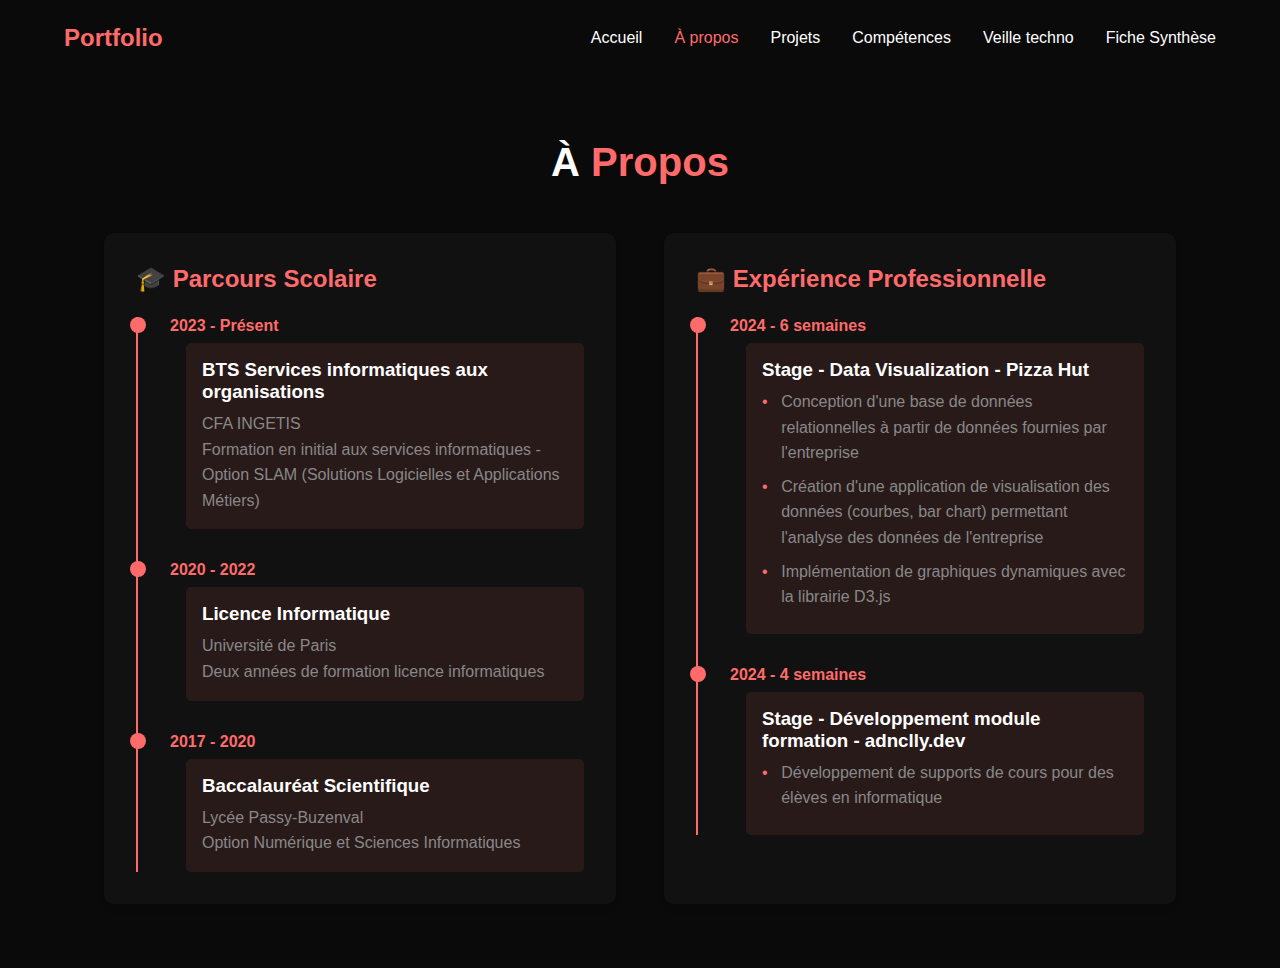
==== bio/a_propos.html @ 32000325 "all files" ====
<!DOCTYPE html>
<html lang="fr">
<head>
    <meta charset="UTF-8">
    <meta name="viewport" content="width=device-width, initial-scale=1.0">
    <title>À propos - Mon Portfolio</title>
	<link rel="stylesheet" href="../css/a_propos.css">

  
</head>
<body>
    <nav>
        <div class="logo">Portfolio</div>
        <div class="nav-links">
            <a href="../index.html" >Accueil</a>
            <a href="a_propos.html" class="active">À propos</a>
            <a href="../project/project.html">Projets</a>
            <a href="../skill/skill.html">Compétences</a>
            <a href="../veilleTechno/veilleTechno.html">Veille techno</a>
            <a href="../ficheSynthese.html" >Fiche Synthèse</a>

                </div>
    </nav>


    <section class="about-section">
        <h1 class="section-title">À <span class="highlight">Propos</span></h1>
        
        <div class="timeline-container">
            <!-- Parcours Scolaire Mis à jour -->
            <div class="timeline">
                <h2 class="timeline-title">
                    🎓 Parcours Scolaire
                </h2>
                <div class="timeline-item">
                    <div class="timeline-date">2023 - Présent</div>
                    <div class="timeline-content">
                        <h3>BTS Services informatiques aux organisations</h3>
                        <p>CFA INGETIS<br>
                        Formation en initial aux services informatiques - Option SLAM (Solutions Logicielles et Applications Métiers)</p>
                    </div>
                </div>
                <div class="timeline-item">
                    <div class="timeline-date">2020 - 2022</div>
                    <div class="timeline-content">
                        <h3>Licence Informatique</h3>
                        <p>Université de Paris<br>
                        Deux années de formation licence informatiques</p>
                    </div>
                </div>
                <div class="timeline-item">
                    <div class="timeline-date">2017 - 2020</div>
                    <div class="timeline-content">
                        <h3>Baccalauréat Scientifique</h3>
                        <p>Lycée Passy-Buzenval<br>
                        Option Numérique et Sciences Informatiques</p>
                    </div>
                </div>
            </div>
            <div class="timeline">
                <h2 class="timeline-title">
                    💼 Expérience Professionnelle
                </h2>
                <div class="timeline-item">
                    <div class="timeline-date">2024 - 6 semaines</div>
                    <div class="timeline-content">
                        <h3>Stage - Data Visualization - Pizza Hut</h3>
                        <ul>
                            <li>Conception d'une base de données relationnelles à partir de données fournies par l'entreprise</li>
                            <li>Création d'une application de visualisation des données (courbes, bar chart) permettant l'analyse des données de l'entreprise</li>
                            <li>Implémentation de graphiques dynamiques avec la librairie D3.js</li>
                        </ul>
                    </div>
                </div>
                
                <div class="timeline-item">
                    <div class="timeline-date">2024 - 4 semaines</div>
                    <div class="timeline-content">
                        <h3>Stage - Développement module formation - adnclly.dev</h3>
                        <ul>
                            <li>Développement de supports de cours pour des élèves en informatique</li>
                        </ul>
                    </div>
                </div>
            </div>
        </div>
        </section>
</body>
</html>
---- css/a_propos.css ----
* {
	margin: 0;
	padding: 0;
	box-sizing: border-box;
	font-family: 'Arial', sans-serif;
}

:root {
	--primary-color: #ff6b6b;
	--background-color: #0a0a0a;
	--text-color: white;
	--text-secondary: #888;
	--card-background: #111111;
}

body {
	background-color: var(--background-color);
	color: var(--text-color);
}

nav {
	padding: 1.5rem 4rem;
	display: flex;
	justify-content: space-between;
	align-items: center;
}

.logo {
	color: var(--primary-color);
	font-size: 1.5rem;
	font-weight: bold;
}

.nav-links {
	display: flex;
	gap: 2rem;
}

.nav-links a {
	color: var(--text-color);
	text-decoration: none;
	font-weight: 500;
	transition: color 0.3s ease;
}

.nav-links a:hover {
	color: var(--primary-color);
}

/* Section À propos */
.about-section {
	padding: 4rem;
	max-width: 1200px;
	margin: 0 auto;
}

.section-title {
	font-size: 2.5rem;
	margin-bottom: 2rem;
	text-align: center;
}

.highlight {
	color: var(--primary-color);
}

/* Ajoutez ces styles à votre fichier a_propos.css */

.timeline-content ul {
    list-style-type: none;
    margin-top: 0.5rem;
}

.timeline-content li {
    color: var(--text-secondary);
    line-height: 1.6;
    margin-bottom: 0.5rem;
    position: relative;
    padding-left: 1.2rem;
}

.timeline-content li::before {
    content: "•";
    color: var(--primary-color);
    position: absolute;
    left: 0;
}

/* Assurez-vous que les liens dans la timeline sont bien visibles */
.timeline-content a {
    color: var(--primary-color);
    text-decoration: none;
    transition: opacity 0.3s ease;
}

.timeline-content a:hover {
    opacity: 0.8;
}
.timeline-container {
	display: grid;
	grid-template-columns: repeat(2, 1fr);
	gap: 3rem;
	margin-top: 3rem;
}

.timeline {
	background-color: var(--card-background);
	padding: 2rem;
	border-radius: 10px;
	box-shadow: 0 4px 6px rgba(0, 0, 0, 0.1);
}

.timeline-title {
	color: var(--primary-color);
	font-size: 1.5rem;
	margin-bottom: 1.5rem;
	display: flex;
	align-items: center;
	gap: 0.5rem;
}

.timeline-item {
	position: relative;
	padding-left: 2rem;
	padding-bottom: 2rem;
	border-left: 2px solid var(--primary-color);
}

.timeline-item:last-child {
	padding-bottom: 0;
}

.timeline-item::before {
	content: '';
	position: absolute;
	left: -0.5rem;
	top: 0;
	width: 1rem;
	height: 1rem;
	background-color: var(--primary-color);
	border-radius: 50%;
}

.timeline-date {
	color: var(--primary-color);
	font-weight: bold;
	margin-bottom: 0.5rem;
}

.timeline-content {
	background-color: rgba(255, 107, 107, 0.1);
	padding: 1rem;
	border-radius: 5px;
	margin-left: 1rem;
}

.timeline-content h3 {
	color: var(--text-color);
	margin-bottom: 0.5rem;
}

.timeline-content p {
	color: var(--text-secondary);
	line-height: 1.6;
}


@media (max-width: 968px) {
	.timeline-container {
		grid-template-columns: 1fr;
		gap: 2rem;
	}

	.about-section {
		padding: 2rem;
	}
}

@media (max-width: 768px) {
	nav {
		padding: 1rem;
		flex-direction: column;
		gap: 1rem;
	}

	.nav-links {
		flex-wrap: wrap;
		justify-content: center;
	}
}
.nav-links a:hover,
.nav-links a.active {
    color: var(--primary-color);
}
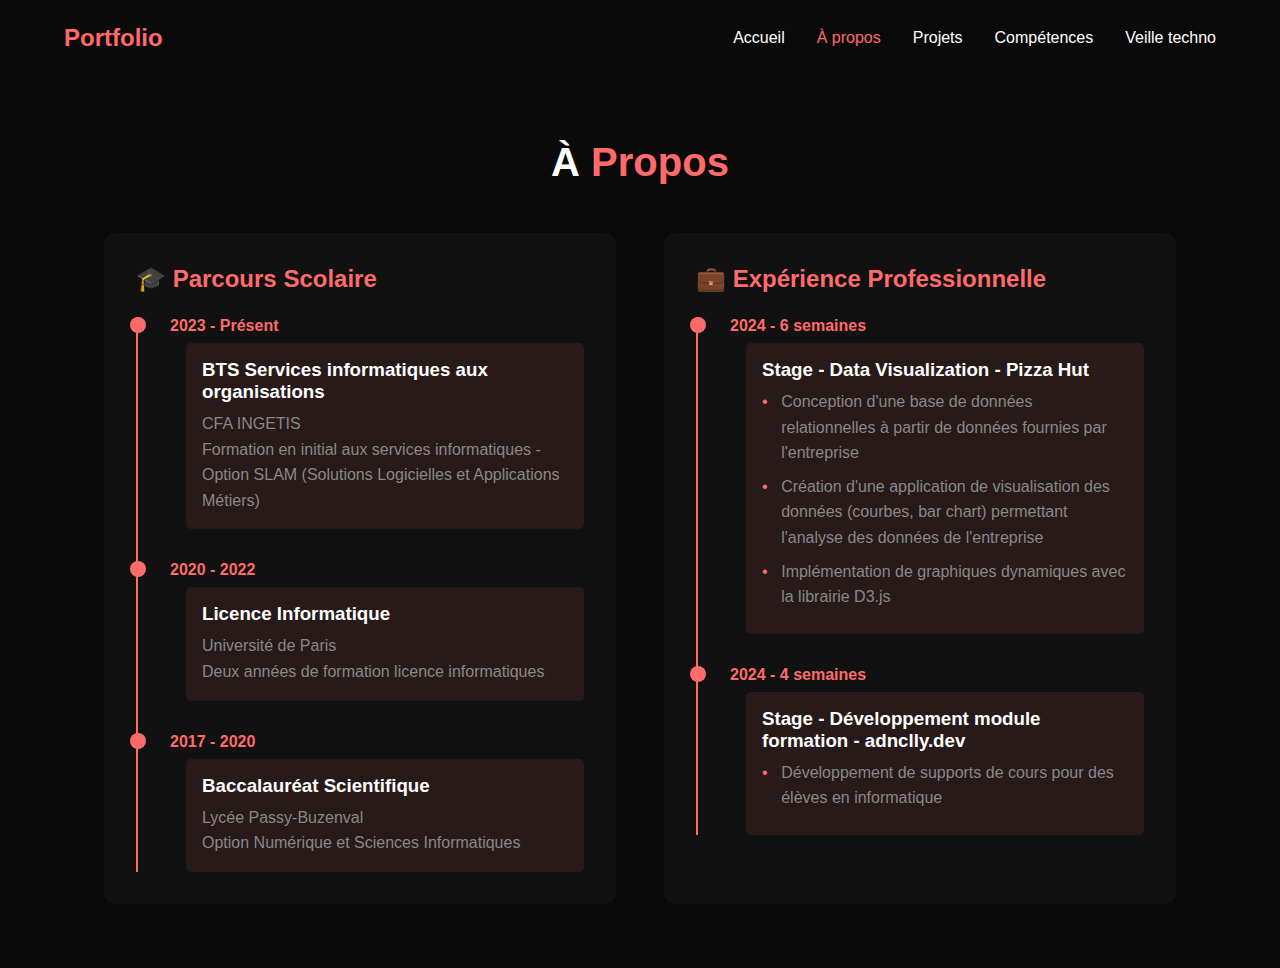
==== commit 4ae43719: "remove synthexe file" ====
--- a/bio/a_propos.html
+++ b/bio/a_propos.html
@@ -17,7 +17,6 @@
             <a href="../project/project.html">Projets</a>
             <a href="../skill/skill.html">Compétences</a>
             <a href="../veilleTechno/veilleTechno.html">Veille techno</a>
-            <a href="../ficheSynthese.html" >Fiche Synthèse</a>
 
                 </div>
     </nav>
